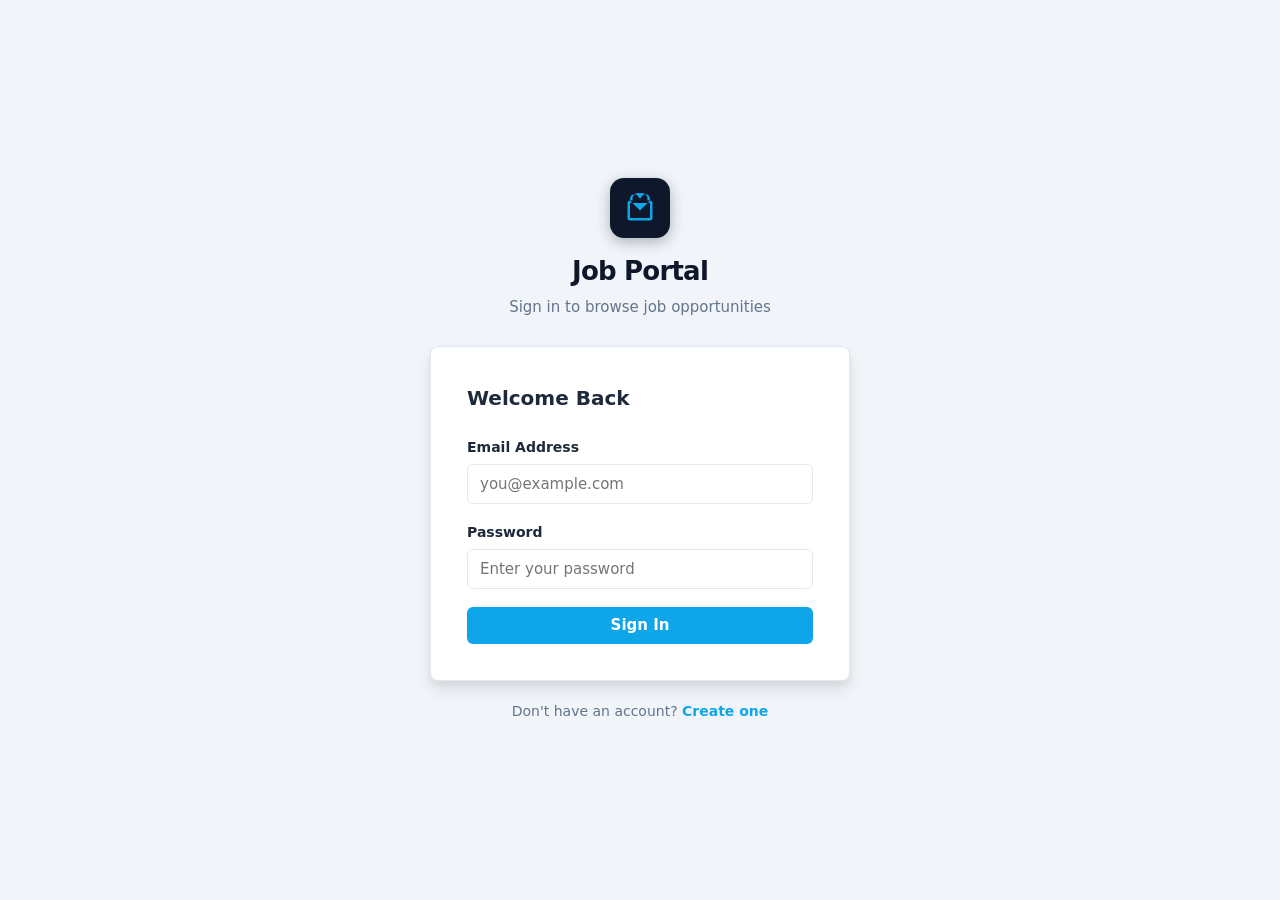
==== user/index.html @ 34c4ea5d "feat: implement user management and job portal functionality in user.js - Added localStorage helpers" ====
<!DOCTYPE html>
<html lang="en">

<!-- ================================================
     FILE: user/index.html
     PURPOSE: Single-page user portal (primary experience)
     Contains all user views as hidden sections.
     The SPA router in user.js shows/hides them.

     PAGE SECTIONS (in order):
       #page-login      — User sign in
       #page-register   — New account creation
       #page-jobs       — Job listings (hero + sidebar + grid)
       #page-job-detail — Full job view + Save Job

     NAVIGATION:
       data-nav="page-name"  → navigateTo() in user.js
       data-action="logout"  → clearSession + go to login

     STYLE: user/style.css
     LOGIC: user/user.js
     ================================================ -->

<head>
  <meta charset="UTF-8" />
  <meta name="viewport" content="width=device-width, initial-scale=1.0" />
  <title>Job Portal</title>

  <!-- ── Shared User Portal Stylesheet ── -->
  <link rel="stylesheet" href="style.css" />
</head>

<body>

<!-- ====================================================
     PAGE SECTION: LOGIN
     ID: page-login
     Shown first if no userSession in localStorage.
     user.js → attachLoginForm() handles form submit.
     ==================================================== -->
<div id="page-login" data-page>

  <!-- Full-height centered layout wrapper -->
  <div class="auth-center">
    <div class="login-wrapper">

      <!-- ── Brand / Logo ── -->
      <div class="brand">
        <div class="brand-icon">
          <svg viewBox="0 0 24 24" xmlns="http://www.w3.org/2000/svg">
            <path d="M20 6h-2.18c.07-.44.18-.88.18-1.36C18 2.1 15.9 0 13.36 0c-1.46 0-2.73.67-3.6 1.72L12 4.5l2.23-2.78C14.85 1.28 15.59 1 16.36 1 18.36 1 20 2.64 20 4.64c0 1.01-.39 1.93-1.03 2.63L12 14 5.03 7.27C4.39 6.57 4 5.65 4 4.64 4 2.64 5.64 1 7.64 1c.77 0 1.51.28 2.13.72L12 4.5l2.24-2.78C13.37.67 12.1 0 10.64 0 8.1 0 6 2.1 6 4.64c0 .48.11.92.18 1.36H4C2.9 6 2 6.9 2 8v12c0 1.1.9 2 2 2h16c1.1 0 2-.9 2-2V8c0-1.1-.9-2-2-2zm0 14H4V8h16v12z"/>
          </svg>
        </div>
        <h1>Job Portal</h1>
        <p class="tagline">Sign in to browse job opportunities</p>
      </div>

      <!-- ── Login Card ── -->
      <div class="card">
        <h2>Welcome Back</h2>

        <!-- Global error shown on bad credentials -->
        <div class="global-error" id="loginGlobalError"></div>

        <!-- Login form — submit handled by user.js → attachLoginForm() -->
        <form id="userLoginForm" novalidate>

          <!-- Email field -->
          <div class="form-group">
            <label for="loginEmail">Email Address</label>
            <input type="email" id="loginEmail" name="email"
              placeholder="you@example.com" required autocomplete="email" />
            <span class="error-msg" id="loginEmailError">Please enter a valid email address.</span>
          </div>

          <!-- Password field -->
          <div class="form-group">
            <label for="loginPassword">Password</label>
            <input type="password" id="loginPassword" name="password"
              placeholder="Enter your password" required autocomplete="current-password" />
            <span class="error-msg" id="loginPasswordError">Password is required.</span>
          </div>

          <button type="submit" class="btn btn-primary" id="loginSubmitBtn">
            Sign In
          </button>

        </form>
      </div>

      <!-- Link to register page section -->
      <div class="register-link">
        Don't have an account?
        <a href="#" data-nav="register">Create one</a>
      </div>

    </div>
  </div>

</div>
<!-- END: PAGE SECTION: LOGIN -->


<!-- ====================================================
     PAGE SECTION: REGISTER
     ID: page-register
     Shown when user clicks "Create one" on login.
     user.js → attachRegisterForm() handles submit.
     On success: saves user to "users" localStorage
     array then navigates to login.
     ==================================================== -->
<div id="page-register" data-page hidden>

  <!-- Full-height centered layout wrapper -->
  <div class="auth-center">
    <div class="register-wrapper">

      <!-- ── Brand / Logo ── -->
      <div class="brand">
        <div class="brand-icon">
          <svg viewBox="0 0 24 24" xmlns="http://www.w3.org/2000/svg">
            <path d="M20 6h-2.18c.07-.44.18-.88.18-1.36C18 2.1 15.9 0 13.36 0c-1.46 0-2.73.67-3.6 1.72L12 4.5l2.23-2.78C14.85 1.28 15.59 1 16.36 1 18.36 1 20 2.64 20 4.64c0 1.01-.39 1.93-1.03 2.63L12 14 5.03 7.27C4.39 6.57 4 5.65 4 4.64 4 2.64 5.64 1 7.64 1c.77 0 1.51.28 2.13.72L12 4.5l2.24-2.78C13.37.67 12.1 0 10.64 0 8.1 0 6 2.1 6 4.64c0 .48.11.92.18 1.36H4C2.9 6 2 6.9 2 8v12c0 1.1.9 2 2 2h16c1.1 0 2-.9 2-2V8c0-1.1-.9-2-2-2zm0 14H4V8h16v12z"/>
          </svg>
        </div>
        <h1>Job Portal</h1>
        <p class="tagline">Find your dream job today</p>
      </div>

      <!-- ── Register Card ── -->
      <div class="card">
        <h2>Create an Account</h2>

        <!-- Error / success alerts -->
        <div class="global-error" id="registerGlobalError"></div>
        <div class="global-success" id="registerGlobalSuccess"></div>

        <!-- Register form — submit handled by user.js → attachRegisterForm() -->
        <form id="registerForm" novalidate>

          <!-- Full name -->
          <div class="form-group">
            <label for="regFullName">Full Name</label>
            <input type="text" id="regFullName" name="fullName"
              placeholder="John Doe" required autocomplete="name" />
            <span class="error-msg" id="fullNameError">Full name is required.</span>
          </div>

          <!-- Email — used as login identifier -->
          <div class="form-group">
            <label for="regEmail">Email Address</label>
            <input type="email" id="regEmail" name="email"
              placeholder="you@example.com" required autocomplete="email" />
            <span class="error-msg" id="regEmailError">Please enter a valid email address.</span>
          </div>

          <!-- Password -->
          <div class="form-group">
            <label for="regPassword">Password</label>
            <input type="password" id="regPassword" name="password"
              placeholder="At least 6 characters" required autocomplete="new-password" />
            <span class="error-msg" id="regPasswordError">Password must be at least 6 characters.</span>
          </div>

          <!-- Confirm password — must match -->
          <div class="form-group">
            <label for="regConfirmPassword">Confirm Password</label>
            <input type="password" id="regConfirmPassword" name="confirmPassword"
              placeholder="Re-enter your password" required autocomplete="new-password" />
            <span class="error-msg" id="confirmPasswordError">Passwords do not match.</span>
          </div>

          <button type="submit" class="btn btn-primary" id="registerSubmitBtn">
            Create Account
          </button>

        </form>
      </div>

      <!-- Link back to login -->
      <div class="login-link">
        Already have an account?
        <a href="#" data-nav="login">Sign in</a>
      </div>

    </div>
  </div>

</div>
<!-- END: PAGE SECTION: REGISTER -->


<!-- ====================================================
     PAGE SECTION: JOBS
     ID: page-jobs
     THE PRIMARY USER EXPERIENCE.
     Hero banner → left sidebar filters → 3-col job grid.
     user.js → refreshJobsPage() loads and renders jobs
     each time this section is shown.
     ==================================================== -->
<div id="page-jobs" data-page hidden>

  <!-- ── Navbar ── -->
  <nav class="navbar">
    <a href="#" class="navbar-brand" data-nav="jobs">
      <svg viewBox="0 0 24 24" xmlns="http://www.w3.org/2000/svg">
        <path d="M20 6h-2.18c.07-.44.18-.88.18-1.36C18 2.1 15.9 0 13.36 0c-1.46 0-2.73.67-3.6 1.72L12 4.5l2.23-2.78C14.85 1.28 15.59 1 16.36 1 18.36 1 20 2.64 20 4.64c0 1.01-.39 1.93-1.03 2.63L12 14 5.03 7.27C4.39 6.57 4 5.65 4 4.64 4 2.64 5.64 1 7.64 1c.77 0 1.51.28 2.13.72L12 4.5l2.24-2.78C13.37.67 12.1 0 10.64 0 8.1 0 6 2.1 6 4.64c0 .48.11.92.18 1.36H4C2.9 6 2 6.9 2 8v12c0 1.1.9 2 2 2h16c1.1 0 2-.9 2-2V8c0-1.1-.9-2-2-2zm0 14H4V8h16v12z"/>
      </svg>
      <span>Job Portal</span>
    </a>
    <div class="navbar-right">
      <!-- User name injected by user.js → refreshJobsPage() -->
      <span class="user-name" id="jobsUserName"></span>
      <button class="btn btn-outline-light" data-action="logout">Logout</button>
    </div>
  </nav>

  <!-- ── Hero Banner — highlights this as the main user experience ── -->
  <div class="jobs-hero">
    <h1>Find Your Dream Job</h1>
    <p>Browse opportunities across engineering, design, marketing, and more</p>
  </div>

  <!-- ── Main Layout: sidebar + grid ── -->
  <div class="layout">

    <!-- Left Sidebar: filter controls -->
    <!-- All inputs trigger real-time re-render via user.js listeners -->
    <aside class="sidebar">
      <h2>Filters</h2>

      <!-- Filter 1: Keyword search -->
      <div class="filter-group">
        <label for="filterKeyword">Keyword Search</label>
        <input type="text" id="filterKeyword" placeholder="Title, company, role..." />
      </div>

      <!-- Filter 2: Role (dynamically populated from jobs) -->
      <div class="filter-group">
        <label for="filterRole">Role / Department</label>
        <select id="filterRole">
          <option value="">All Roles</option>
          <!-- Options injected by user.js → populateRoleDropdown() -->
        </select>
      </div>

      <!-- Filter 3: Job type -->
      <div class="filter-group">
        <label for="filterType">Job Type</label>
        <select id="filterType">
          <option value="">All Types</option>
          <option value="Full-Time">Full-Time</option>
          <option value="Part-Time">Part-Time</option>
          <option value="Contract">Contract</option>
          <option value="Internship">Internship</option>
        </select>
      </div>

      <!-- Filter 4: Experience level -->
      <div class="filter-group">
        <label for="filterExperience">Experience Level</label>
        <select id="filterExperience">
          <option value="">Any Experience</option>
          <option value="0-1 years">0-1 years</option>
          <option value="1-3 years">1-3 years</option>
          <option value="3-5 years">3-5 years</option>
          <option value="5+ years">5+ years</option>
        </select>
      </div>

      <!-- Filter 5: Minimum salary -->
      <div class="filter-group">
        <label for="filterMinSalary">Minimum Salary</label>
        <input type="number" id="filterMinSalary" placeholder="e.g. 50000" min="0" />
      </div>

      <hr class="sidebar-divider" />

      <!-- Results count updated on each filter change -->
      <div class="results-count" id="resultsCount"></div>

      <!-- Clear all filters -->
      <button class="btn btn-ghost" id="clearFiltersBtn">
        <svg width="14" height="14" viewBox="0 0 24 24" fill="currentColor">
          <path d="M19 6.41L17.59 5 12 10.59 6.41 5 5 6.41 10.59 12 5 17.59 6.41 19 12 13.41 17.59 19 19 17.59 13.41 12z"/>
        </svg>
        Clear Filters
      </button>
    </aside>

    <!-- Right: job cards grid -->
    <main class="main-content">
      <div class="content-header">
        <h1>Browse Jobs</h1>
        <p>Discover opportunities that match your skills and interests</p>
      </div>

      <!-- 3-column grid — cards injected by user.js → renderJobCards() -->
      <!-- Click on card or "View Details" → navigates to job-detail section -->
      <div class="jobs-grid" id="jobsGrid"></div>
    </main>

  </div>

</div>
<!-- END: PAGE SECTION: JOBS -->


<!-- ====================================================
     PAGE SECTION: JOB DETAIL
     ID: page-job-detail
     Shown when user clicks a job card.
     selectedJobId stored in localStorage by user.js.
     user.js → refreshJobDetail() finds job and renders
     full detail view including Save Job button.
     ==================================================== -->
<div id="page-job-detail" data-page hidden>

  <!-- ── Navbar with back link ── -->
  <nav class="navbar">
    <div class="navbar-left">
      <!-- Portal brand -->
      <a href="#" class="navbar-brand" data-nav="jobs">
        <svg viewBox="0 0 24 24" xmlns="http://www.w3.org/2000/svg">
          <path d="M20 6h-2.18c.07-.44.18-.88.18-1.36C18 2.1 15.9 0 13.36 0c-1.46 0-2.73.67-3.6 1.72L12 4.5l2.23-2.78C14.85 1.28 15.59 1 16.36 1 18.36 1 20 2.64 20 4.64c0 1.01-.39 1.93-1.03 2.63L12 14 5.03 7.27C4.39 6.57 4 5.65 4 4.64 4 2.64 5.64 1 7.64 1c.77 0 1.51.28 2.13.72L12 4.5l2.24-2.78C13.37.67 12.1 0 10.64 0 8.1 0 6 2.1 6 4.64c0 .48.11.92.18 1.36H4C2.9 6 2 6.9 2 8v12c0 1.1.9 2 2 2h16c1.1 0 2-.9 2-2V8c0-1.1-.9-2-2-2zm0 14H4V8h16v12z"/>
        </svg>
        <span>Job Portal</span>
      </a>
      <!-- Divider -->
      <div class="navbar-divider"></div>
      <!-- Back to jobs list -->
      <a href="#" class="back-link" data-nav="jobs">
        <svg viewBox="0 0 24 24">
          <path d="M20 11H7.83l5.59-5.59L12 4l-8 8 8 8 1.41-1.41L7.83 13H20v-2z"/>
        </svg>
        Back to Jobs
      </a>
    </div>
    <div class="navbar-right">
      <!-- User name injected by user.js → refreshJobDetail() -->
      <span class="user-name" id="detailUserName"></span>
      <button class="btn btn-outline-light" data-action="logout">Logout</button>
    </div>
  </nav>

  <!-- ── Job Detail Content ── -->
  <!-- Max-width 1100px container -->
  <main class="main">

    <!-- Full detail layout injected here by user.js → refreshJobDetail() -->
    <!-- Structure: .detail-layout > .left-col + aside.meta-card -->
    <!-- Left: job-header, summary, responsibilities, benefits -->
    <!-- Right: salary, experience, skills tags, Save Job button -->
    <div id="jobDetailContent"></div>

  </main>

</div>
<!-- END: PAGE SECTION: JOB DETAIL -->


<!-- ── User Portal JS (all logic, no inline scripts) ── -->
<script src="user.js"></script>
</body>
</html>
---- user/style.css ----
/* ================================================
   user/style.css — Job Portal User Styles
   Shared by: login.html | register.html | jobs.html | job-detail.html
   The USER PORTAL is the primary experience of this application.
   ================================================ */


/* ================================================
   SECTION 1: CSS Variables & Design Tokens
   ================================================ */

:root {
  --primary:       #0ea5e9;   /* sky blue — CTAs, links, highlights */
  --primary-dark:  #0284c7;   /* hover state for primary */
  --accent:        #10b981;   /* emerald — salary, save, success */
  --accent-dark:   #059669;   /* hover state for accent */
  --bg:            #f1f5f9;   /* page background */
  --surface:       #ffffff;   /* card background */
  --text:          #1e293b;   /* primary text */
  --text-muted:    #64748b;   /* secondary text, placeholders */
  --border:        #e2e8f0;   /* dividers, input borders */
  --navbar:        #0f172a;   /* dark navy navbar */
  --danger:        #ef4444;   /* errors */
  --warn:          #f59e0b;   /* medium password strength */

  --radius:        8px;
  --shadow:        0 1px 3px rgba(0,0,0,0.10), 0 1px 2px rgba(0,0,0,0.06);
  --shadow-md:     0 4px 6px rgba(0,0,0,0.07), 0 2px 4px rgba(0,0,0,0.06);
  --shadow-lg:     0 10px 15px rgba(0,0,0,0.08), 0 4px 6px rgba(0,0,0,0.05);
}


/* ================================================
   SECTION 2: Reset & Base Styles
   ================================================ */

*, *::before, *::after {
  box-sizing: border-box;
  margin: 0;
  padding: 0;
}

body {
  font-family: 'Inter', system-ui, -apple-system, sans-serif;
  background: var(--bg);
  color: var(--text);
  min-height: 100vh;
  line-height: 1.5;
}


/* ================================================
   SECTION 3: Navbar — User Portal
   Premium feel: gradient left accent + bold brand
   ================================================ */

.navbar {
  background: var(--navbar);
  height: 64px;                       /* slightly taller than admin for more presence */
  position: fixed;
  top: 0;
  left: 0;
  right: 0;
  z-index: 100;
  display: flex;
  align-items: center;
  justify-content: space-between;
  padding: 0 28px;
  border-bottom: 2px solid var(--primary); /* colored bottom accent line */
}

.navbar-left {
  display: flex;
  align-items: center;
  gap: 20px;
}

.navbar-brand {
  display: flex;
  align-items: center;
  gap: 10px;
  color: #fff;
  text-decoration: none;
}

.navbar-brand svg {
  width: 26px;
  height: 26px;
  fill: var(--primary);
  flex-shrink: 0;
}

.navbar-brand span {
  font-size: 1.1875rem;
  font-weight: 800;
  letter-spacing: -0.02em;
  color: #fff;
}

/* Thin vertical divider between brand and back link */
.navbar-divider {
  width: 1px;
  height: 24px;
  background: #334155;
}

/* Back-to-jobs link inside navbar (job-detail page) */
.back-link {
  display: flex;
  align-items: center;
  gap: 6px;
  color: #94a3b8;
  text-decoration: none;
  font-size: 0.875rem;
  transition: color 0.15s;
}

.back-link:hover { color: #e2e8f0; }

.back-link svg {
  width: 16px;
  height: 16px;
  fill: currentColor;
}

.navbar-right {
  display: flex;
  align-items: center;
  gap: 16px;
}

.user-name {
  color: #cbd5e1;
  font-size: 0.875rem;
  font-weight: 500;
}


/* ================================================
   SECTION 4: Buttons
   ================================================ */

.btn {
  display: inline-flex;
  align-items: center;
  justify-content: center;
  gap: 6px;
  padding: 8px 18px;
  border: none;
  border-radius: 6px;
  font-family: inherit;
  font-size: 0.875rem;
  font-weight: 500;
  cursor: pointer;
  transition: background 0.15s, box-shadow 0.15s, transform 0.1s;
  text-decoration: none;
  line-height: 1;
}

/* Outline light — navbar logout */
.btn-outline-light {
  background: transparent;
  color: #cbd5e1;
  border: 1px solid #334155;
}

.btn-outline-light:hover {
  background: #1e293b;
  color: #fff;
}

/* Primary blue — login/register submit */
.btn-primary {
  background: var(--primary);
  color: #fff;
  width: 100%;
  padding: 11px 20px;
  font-size: 0.9375rem;
  font-weight: 600;
}

.btn-primary:hover    { background: var(--primary-dark); box-shadow: 0 4px 12px rgba(14,165,233,0.3); }
.btn-primary:active   { transform: scale(0.98); }
.btn-primary:disabled { opacity: 0.6; cursor: not-allowed; }

/* View Details button on job cards */
.btn-view {
  background: var(--primary);
  color: #fff;
  padding: 7px 16px;
  font-size: 0.8125rem;
  font-weight: 600;
  border-radius: 6px;
  border: none;
  cursor: pointer;
  transition: background 0.15s, box-shadow 0.15s;
  font-family: inherit;
}

.btn-view:hover { background: var(--primary-dark); box-shadow: 0 4px 10px rgba(14,165,233,0.25); }

/* Clear filters ghost button in sidebar */
.btn-ghost {
  background: transparent;
  color: var(--text-muted);
  border: 1px solid var(--border);
  width: 100%;
  justify-content: center;
  padding: 9px;
  font-size: 0.875rem;
}

.btn-ghost:hover {
  background: #f8fafc;
  color: var(--text);
}

/* Save Job button on detail page */
.save-btn {
  width: 100%;
  justify-content: center;
  padding: 13px;
  font-size: 0.9375rem;
  background: var(--accent);
  color: #fff;
  border: none;
  border-radius: 6px;
  cursor: pointer;
  transition: background 0.15s, box-shadow 0.15s, transform 0.1s;
  font-family: inherit;
  font-weight: 600;
  display: flex;
  align-items: center;
  gap: 8px;
  margin-top: 8px;
}

.save-btn:hover:not(:disabled) { background: var(--accent-dark); box-shadow: 0 4px 12px rgba(16,185,129,0.3); }
.save-btn:active:not(:disabled) { transform: scale(0.98); }
.save-btn:disabled {
  background: #6ee7b7;
  cursor: not-allowed;
  opacity: 0.85;
}


/* ================================================
   SECTION 5: Auth Pages — Login & Register
   Centered card layouts for auth flows
   ================================================ */

/* Full-viewport centered wrapper used by login and register page sections */
.auth-center {
  min-height: 100vh;
  display: flex;
  align-items: center;
  justify-content: center;
  padding: 24px 16px;
  background: var(--bg);
}

/* Wrapper constrains width */
.login-wrapper,
.register-wrapper {
  width: 100%;
  max-width: 420px;
}

.register-wrapper { max-width: 460px; }

/* Brand logo area above the card */
.brand {
  text-align: center;
  margin-bottom: 28px;
}

.brand-icon {
  width: 60px;
  height: 60px;
  background: var(--navbar);
  border-radius: 14px;
  display: inline-flex;
  align-items: center;
  justify-content: center;
  margin-bottom: 14px;
  box-shadow: 0 4px 14px rgba(15,23,42,0.3);
}

.brand-icon svg {
  width: 30px;
  height: 30px;
  fill: var(--primary);
}

.brand h1 {
  font-size: 1.625rem;
  font-weight: 800;
  color: var(--navbar);
  letter-spacing: -0.03em;
}

/* "Find Your Dream Job" tagline */
.brand .tagline {
  color: var(--text-muted);
  font-size: 0.9375rem;
  margin-top: 5px;
}

/* Card containing the form */
.card {
  background: var(--surface);
  border-radius: var(--radius);
  box-shadow: var(--shadow-lg);
  padding: 36px;
  border: 1px solid var(--border);
}

.card h2 {
  font-size: 1.25rem;
  font-weight: 700;
  margin-bottom: 24px;
  color: var(--text);
}

/* Form field group */
.form-group {
  margin-bottom: 18px;
}

.form-group label {
  display: block;
  font-size: 0.875rem;
  font-weight: 600;
  color: var(--text);
  margin-bottom: 6px;
}

.form-group input {
  width: 100%;
  border: 1px solid var(--border);
  border-radius: 6px;
  padding: 10px 12px;
  font-size: 0.9375rem;
  font-family: inherit;
  color: var(--text);
  background: var(--surface);
  transition: border-color 0.15s, box-shadow 0.15s;
  outline: none;
}

.form-group input:focus {
  border-color: var(--primary);
  box-shadow: 0 0 0 3px rgba(14, 165, 233, 0.15);
}

.form-group input.input-error { border-color: var(--danger); }

/* Field-level inline error */
.error-msg {
  display: none;
  color: var(--danger);
  font-size: 0.8125rem;
  margin-top: 5px;
}

.error-msg.visible { display: block; }

/* Global alert boxes */
.global-error {
  background: #fef2f2;
  border: 1px solid #fecaca;
  border-radius: 6px;
  padding: 10px 14px;
  color: var(--danger);
  font-size: 0.875rem;
  margin-bottom: 18px;
  display: none;
}

.global-error.visible { display: block; }

.global-success {
  background: #f0fdf4;
  border: 1px solid #bbf7d0;
  border-radius: 6px;
  padding: 10px 14px;
  color: #15803d;
  font-size: 0.875rem;
  margin-bottom: 18px;
  display: none;
}

.global-success.visible { display: block; }

/* "Already have an account?" link below card */
.register-link,
.login-link {
  text-align: center;
  margin-top: 20px;
  font-size: 0.875rem;
  color: var(--text-muted);
}

.register-link a,
.login-link a {
  color: var(--primary);
  text-decoration: none;
  font-weight: 600;
}

.register-link a:hover,
.login-link a:hover {
  text-decoration: underline;
}

/* Password strength meter text */
.password-strength        { font-size: 0.8125rem; margin-top: 4px; }
.password-strength span   { font-weight: 600; }
.strength-weak            { color: var(--danger); }
.strength-medium          { color: var(--warn); }
.strength-strong          { color: var(--accent); }


/* ================================================
   SECTION 6: Jobs Page — Hero Banner
   Wide welcoming banner above the sidebar+grid layout
   Highlights the user portal as the main experience
   ================================================ */

.jobs-hero {
  margin-top: 64px;                   /* offset fixed navbar */
  background: linear-gradient(135deg, var(--navbar) 0%, #1e3a5f 100%);
  padding: 32px 28px;
  color: #fff;
}

.jobs-hero h1 {
  font-size: 1.625rem;
  font-weight: 800;
  letter-spacing: -0.02em;
  margin-bottom: 4px;
}

.jobs-hero p {
  color: #94a3b8;
  font-size: 0.9375rem;
}


/* ================================================
   SECTION 7: Jobs Page — Sidebar + Grid Layout
   Left sidebar for filters, right area for job cards
   ================================================ */

/* Outer flex container — sidebar left, content right */
.layout {
  display: flex;
  min-height: calc(100vh - 64px);
}

/* Filter sidebar — sticks below the fixed navbar when scrolling */
.sidebar {
  width: 280px;
  flex-shrink: 0;
  background: var(--surface);
  border-right: 1px solid var(--border);
  padding: 24px 20px;
  position: sticky;
  top: 64px;                           /* sticks right below the 64px navbar */
  height: calc(100vh - 64px);
  overflow-y: auto;
}

.sidebar h2 {
  font-size: 0.75rem;
  font-weight: 700;
  text-transform: uppercase;
  letter-spacing: 0.08em;
  color: var(--text-muted);
  margin-bottom: 20px;
}

/* Each filter block (label + input) */
.filter-group {
  margin-bottom: 18px;
}

.filter-group label {
  display: block;
  font-size: 0.8125rem;
  font-weight: 600;
  color: var(--text);
  margin-bottom: 6px;
}

.filter-group input,
.filter-group select {
  width: 100%;
  border: 1px solid var(--border);
  border-radius: 6px;
  padding: 9px 12px;
  font-size: 0.875rem;
  font-family: inherit;
  color: var(--text);
  background: var(--surface);
  outline: none;
  transition: border-color 0.15s, box-shadow 0.15s;
}

.filter-group input:focus,
.filter-group select:focus {
  border-color: var(--primary);
  box-shadow: 0 0 0 3px rgba(14, 165, 233, 0.12);
}

/* Dropdown arrow */
.filter-group select {
  cursor: pointer;
  appearance: none;
  background-image: url("data:image/svg+xml,%3Csvg xmlns='http://www.w3.org/2000/svg' width='16' height='16' viewBox='0 0 24 24' fill='%2364748b'%3E%3Cpath d='M7 10l5 5 5-5z'/%3E%3C/svg%3E");
  background-repeat: no-repeat;
  background-position: right 10px center;
  padding-right: 32px;
}

/* Thin horizontal rule between filters and results count */
.sidebar-divider {
  border: none;
  border-top: 1px solid var(--border);
  margin: 18px 0;
}

/* "X jobs found" counter below filters */
.results-count {
  font-size: 0.8125rem;
  color: var(--text-muted);
  font-weight: 500;
  margin-bottom: 10px;
}

/* Main job grid area */
.main-content {
  flex: 1;
  padding: 28px;
  min-width: 0;
}

.content-header {
  margin-bottom: 24px;
}

.content-header h1 {
  font-size: 1.25rem;
  font-weight: 700;
  color: var(--text);
}

.content-header p {
  color: var(--text-muted);
  font-size: 0.875rem;
  margin-top: 3px;
}


/* ================================================
   SECTION 8: Job Cards
   Premium card design for the 3-column grid
   ================================================ */

/* 3-column responsive grid */
.jobs-grid {
  display: grid;
  grid-template-columns: repeat(3, 1fr);
  gap: 20px;
}

/* Single job card */
.job-card {
  background: var(--surface);
  border-radius: var(--radius);
  box-shadow: var(--shadow);
  padding: 20px;
  display: flex;
  flex-direction: column;
  gap: 12px;
  transition: box-shadow 0.2s, transform 0.2s;
  cursor: pointer;
  border-top: 3px solid transparent;  /* colored accent on hover */
}

.job-card:hover {
  box-shadow: var(--shadow-lg);
  transform: translateY(-3px);
  border-top-color: var(--primary);   /* reveals blue top border on hover */
}

/* Top row: title + type badge */
.job-card-top {
  display: flex;
  align-items: flex-start;
  justify-content: space-between;
  gap: 8px;
}

.job-title {
  font-size: 1rem;
  font-weight: 700;
  color: var(--text);
  line-height: 1.4;
}

.job-company {
  font-size: 0.875rem;
  color: var(--text-muted);
  margin-top: 3px;
  font-weight: 500;
}

/* Role + other badges row */
.job-badges {
  display: flex;
  flex-wrap: wrap;
  gap: 6px;
}

/* Icon + text metadata rows (location, experience) */
.job-meta {
  display: flex;
  flex-direction: column;
  gap: 5px;
}

.job-meta-row {
  display: flex;
  align-items: center;
  gap: 6px;
  font-size: 0.8125rem;
  color: var(--text-muted);
}

.job-meta-row svg {
  width: 14px;
  height: 14px;
  fill: #94a3b8;
  flex-shrink: 0;
}

/* 2-line truncated summary */
.job-summary {
  font-size: 0.875rem;
  color: var(--text-muted);
  line-height: 1.5;
  overflow: hidden;
  display: -webkit-box;
  -webkit-line-clamp: 2;
  -webkit-box-orient: vertical;
  min-height: 2.6em;
}

/* Footer: salary left, CTA button right */
.job-card-footer {
  display: flex;
  align-items: center;
  justify-content: space-between;
  margin-top: auto;
  padding-top: 12px;
  border-top: 1px solid var(--border);
}

.job-salary {
  font-size: 0.9375rem;
  font-weight: 700;
  color: var(--accent);
}


/* ================================================
   SECTION 9: Badges & Skill Tags
   Pill labels used on cards and job detail
   ================================================ */

.badge {
  display: inline-block;
  padding: 3px 10px;
  border-radius: 999px;
  font-size: 0.75rem;
  font-weight: 600;
  white-space: nowrap;
  flex-shrink: 0;
}

/* Job type badge — Full-Time, Part-Time, etc. */
.badge-type     { background: #e0f2fe; color: #0369a1; }

/* Role / department badge */
.badge-role     { background: #f0fdf4; color: #15803d; }

/* Location badge (on job detail) */
.badge-location { background: #fef3c7; color: #b45309; }

/* Active / inactive status badge */
.badge-active   { background: #dcfce7; color: #15803d; }
.badge-inactive { background: #f1f5f9; color: var(--text-muted); }

/* Individual skill tags on job detail sidebar */
.skill-tag {
  background: #e0f2fe;
  color: #0369a1;
  border-radius: 999px;
  padding: 3px 10px;
  font-size: 0.8125rem;
  font-weight: 600;
}

/* Wrapping container for multiple skill tags */
.skills-tags {
  display: flex;
  flex-wrap: wrap;
  gap: 6px;
  margin-top: 4px;
}


/* ================================================
   SECTION 10: Job Detail Page
   Full-width page with main content + right sidebar
   ================================================ */

/* Page wrapper below navbar */
.main {
  margin-top: 64px;
  padding: 32px 28px;
  max-width: 1100px;
  margin-left: auto;
  margin-right: auto;
}

/* Two-column: left (content) + right (meta sidebar) */
.detail-layout {
  display: grid;
  grid-template-columns: 1fr 340px;
  gap: 24px;
  align-items: start;
}

/* Job title + company header card */
.job-header {
  background: var(--surface);
  border-radius: var(--radius);
  box-shadow: var(--shadow);
  padding: 28px;
  margin-bottom: 20px;
  border-top: 4px solid var(--primary);  /* strong blue accent on job detail header */
}

.job-header-top {
  display: flex;
  align-items: flex-start;
  justify-content: space-between;
  gap: 16px;
  flex-wrap: wrap;
}

/* Large job title on detail page */
.detail-layout .job-title {
  font-size: 1.625rem;
  font-weight: 800;
  color: var(--text);
  line-height: 1.3;
  letter-spacing: -0.02em;
}

.detail-layout .job-company {
  font-size: 1.0625rem;
  color: var(--text-muted);
  margin-top: 6px;
  font-weight: 500;
}

/* Section cards: Summary, Responsibilities, Benefits */
.section-card {
  background: var(--surface);
  border-radius: var(--radius);
  box-shadow: var(--shadow);
  padding: 24px 28px;
  margin-bottom: 20px;
}

.section-card h2 {
  font-size: 1.0625rem;
  font-weight: 700;
  color: var(--text);
  margin-bottom: 16px;
  padding-bottom: 12px;
  border-bottom: 1px solid var(--border);
  display: flex;
  align-items: center;
  gap: 8px;
}

.section-card h2 svg {
  width: 18px;
  height: 18px;
  fill: var(--primary);
}

.summary-text {
  font-size: 0.9375rem;
  color: var(--text);
  line-height: 1.75;
}

/* Responsibilities / Benefits bullet list */
.detail-list {
  list-style: none;
  padding: 0;
  display: flex;
  flex-direction: column;
  gap: 10px;
}

.detail-list li {
  display: flex;
  align-items: flex-start;
  gap: 10px;
  font-size: 0.9375rem;
  color: var(--text);
  line-height: 1.5;
}

/* Custom blue dot bullet */
.detail-list li::before {
  content: '';
  width: 6px;
  height: 6px;
  background: var(--primary);
  border-radius: 50%;
  flex-shrink: 0;
  margin-top: 8px;
}


/* ================================================
   SECTION 11: Meta Card (Job Detail Sidebar)
   Sticky right-side card with key job facts + Save button
   ================================================ */

.meta-card {
  background: var(--surface);
  border-radius: var(--radius);
  box-shadow: var(--shadow-md);
  padding: 24px;
  position: sticky;
  top: 80px;
  border: 1px solid var(--border);
}

.meta-card h3 {
  font-size: 1rem;
  font-weight: 700;
  color: var(--text);
  margin-bottom: 20px;
  padding-bottom: 12px;
  border-bottom: 1px solid var(--border);
}

/* A label-value pair inside the meta card */
.meta-row {
  display: flex;
  flex-direction: column;
  gap: 4px;
  margin-bottom: 16px;
}

.meta-label {
  font-size: 0.6875rem;
  font-weight: 700;
  text-transform: uppercase;
  letter-spacing: 0.08em;
  color: var(--text-muted);
}

.meta-value {
  font-size: 0.9375rem;
  color: var(--text);
  font-weight: 500;
}

/* Salary value — emphasized in green */
.meta-value.salary {
  color: var(--accent);
  font-size: 1.125rem;
  font-weight: 800;
}

/* Horizontal rule inside meta card */
.meta-divider {
  border: none;
  border-top: 1px solid var(--border);
  margin: 16px 0;
}


/* ================================================
   SECTION 12: Empty States
   Centered placeholder when no jobs match filters
   ================================================ */

.empty-state {
  text-align: center;
  padding: 80px 24px;
  color: var(--text-muted);
  grid-column: 1 / -1;
}

.empty-state svg {
  width: 64px;
  height: 64px;
  fill: #cbd5e1;
  margin-bottom: 16px;
}

.empty-state h3 {
  font-size: 1.125rem;
  font-weight: 700;
  color: var(--text);
  margin-bottom: 8px;
}

.empty-state p { font-size: 0.9375rem; }

/* Job not found (job-detail page) */
.not-found {
  text-align: center;
  padding: 80px 24px;
  color: var(--text-muted);
}

.not-found h2 {
  font-size: 1.5rem;
  font-weight: 700;
  color: var(--text);
  margin-bottom: 8px;
}

.not-found p   { margin-bottom: 24px; }
.not-found a   { color: var(--primary); text-decoration: none; font-weight: 600; }


/* ================================================
   SECTION 13: Responsive — Breakpoints
   ================================================ */

/* Large screens: 3-column grid intact */
@media (max-width: 1200px) {
  .jobs-grid { grid-template-columns: repeat(2, 1fr); }
}

/* Medium screens: hide sidebar, 2-col grid */
@media (max-width: 900px) {
  .sidebar           { display: none; }
  .jobs-grid         { grid-template-columns: repeat(2, 1fr); }
  .detail-layout     { grid-template-columns: 1fr; }
  .meta-card         { position: static; }
}

/* Small phones: single column */
@media (max-width: 600px) {
  .jobs-grid         { grid-template-columns: 1fr; }
  .main-content      { padding: 16px; }
  .main              { padding: 20px 16px; }
  .card              { padding: 24px 20px; }
  .jobs-hero         { padding: 24px 16px; }
}
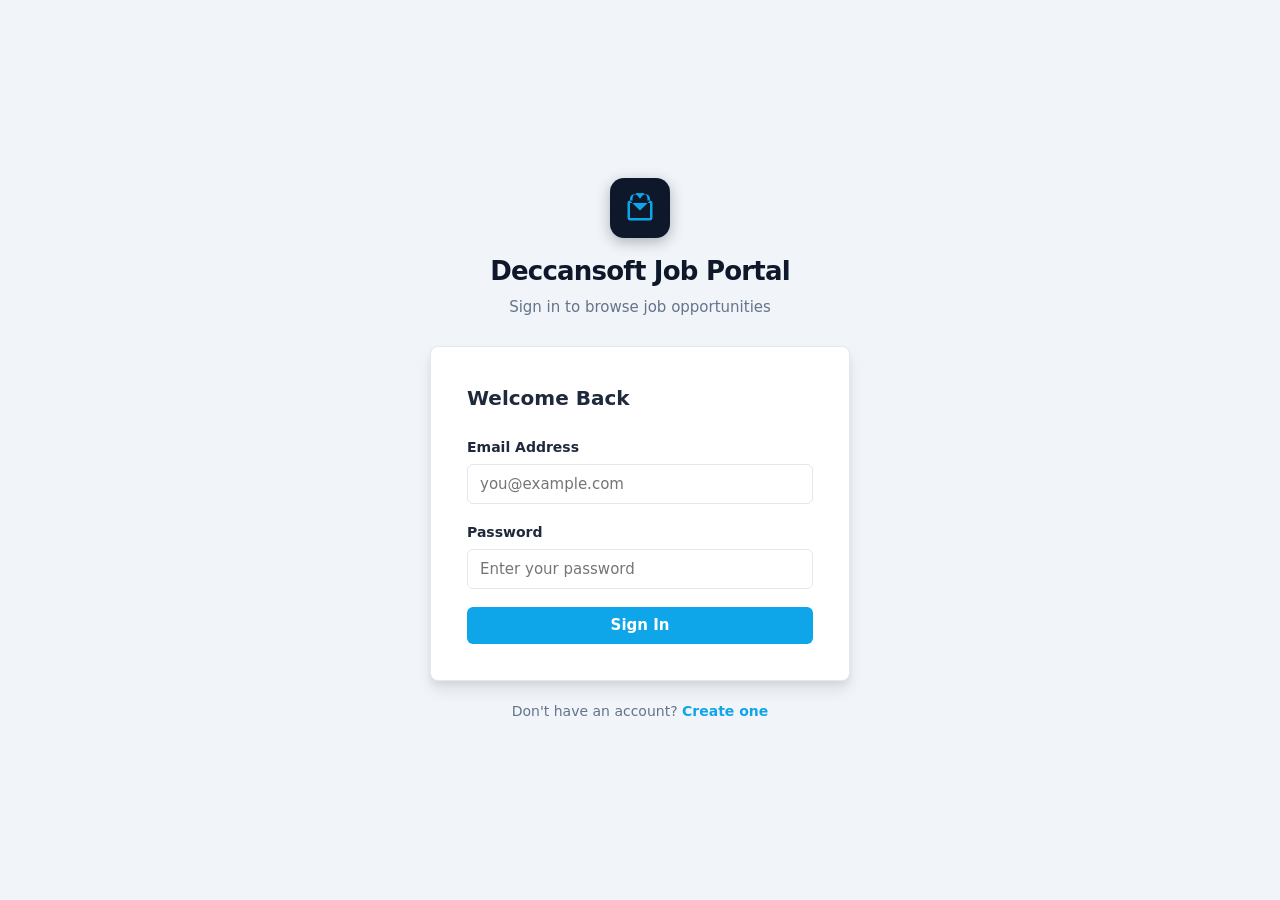
==== commit 1840443d: "feat: update title and headings to include 'Deccansoft' in user portal" ====
--- a/user/index.html
+++ b/user/index.html
@@ -24,7 +24,7 @@
 <head>
   <meta charset="UTF-8" />
   <meta name="viewport" content="width=device-width, initial-scale=1.0" />
-  <title>Job Portal</title>
+  <title>Deccansoft Job Portal</title>
 
   <!-- ── Shared User Portal Stylesheet ── -->
   <link rel="stylesheet" href="style.css" />
@@ -51,7 +51,7 @@
             <path d="M20 6h-2.18c.07-.44.18-.88.18-1.36C18 2.1 15.9 0 13.36 0c-1.46 0-2.73.67-3.6 1.72L12 4.5l2.23-2.78C14.85 1.28 15.59 1 16.36 1 18.36 1 20 2.64 20 4.64c0 1.01-.39 1.93-1.03 2.63L12 14 5.03 7.27C4.39 6.57 4 5.65 4 4.64 4 2.64 5.64 1 7.64 1c.77 0 1.51.28 2.13.72L12 4.5l2.24-2.78C13.37.67 12.1 0 10.64 0 8.1 0 6 2.1 6 4.64c0 .48.11.92.18 1.36H4C2.9 6 2 6.9 2 8v12c0 1.1.9 2 2 2h16c1.1 0 2-.9 2-2V8c0-1.1-.9-2-2-2zm0 14H4V8h16v12z"/>
           </svg>
         </div>
-        <h1>Job Portal</h1>
+        <h1>Deccansoft Job Portal</h1>
         <p class="tagline">Sign in to browse job opportunities</p>
       </div>
 
@@ -122,7 +122,7 @@
             <path d="M20 6h-2.18c.07-.44.18-.88.18-1.36C18 2.1 15.9 0 13.36 0c-1.46 0-2.73.67-3.6 1.72L12 4.5l2.23-2.78C14.85 1.28 15.59 1 16.36 1 18.36 1 20 2.64 20 4.64c0 1.01-.39 1.93-1.03 2.63L12 14 5.03 7.27C4.39 6.57 4 5.65 4 4.64 4 2.64 5.64 1 7.64 1c.77 0 1.51.28 2.13.72L12 4.5l2.24-2.78C13.37.67 12.1 0 10.64 0 8.1 0 6 2.1 6 4.64c0 .48.11.92.18 1.36H4C2.9 6 2 6.9 2 8v12c0 1.1.9 2 2 2h16c1.1 0 2-.9 2-2V8c0-1.1-.9-2-2-2zm0 14H4V8h16v12z"/>
           </svg>
         </div>
-        <h1>Job Portal</h1>
+        <h1>Deccansoft Job Portal</h1>
         <p class="tagline">Find your dream job today</p>
       </div>
 
@@ -205,7 +205,7 @@
       <svg viewBox="0 0 24 24" xmlns="http://www.w3.org/2000/svg">
         <path d="M20 6h-2.18c.07-.44.18-.88.18-1.36C18 2.1 15.9 0 13.36 0c-1.46 0-2.73.67-3.6 1.72L12 4.5l2.23-2.78C14.85 1.28 15.59 1 16.36 1 18.36 1 20 2.64 20 4.64c0 1.01-.39 1.93-1.03 2.63L12 14 5.03 7.27C4.39 6.57 4 5.65 4 4.64 4 2.64 5.64 1 7.64 1c.77 0 1.51.28 2.13.72L12 4.5l2.24-2.78C13.37.67 12.1 0 10.64 0 8.1 0 6 2.1 6 4.64c0 .48.11.92.18 1.36H4C2.9 6 2 6.9 2 8v12c0 1.1.9 2 2 2h16c1.1 0 2-.9 2-2V8c0-1.1-.9-2-2-2zm0 14H4V8h16v12z"/>
       </svg>
-      <span>Job Portal</span>
+      <span>Deccansoft Job Portal</span>
     </a>
     <div class="navbar-right">
       <!-- User name injected by user.js → refreshJobsPage() -->
